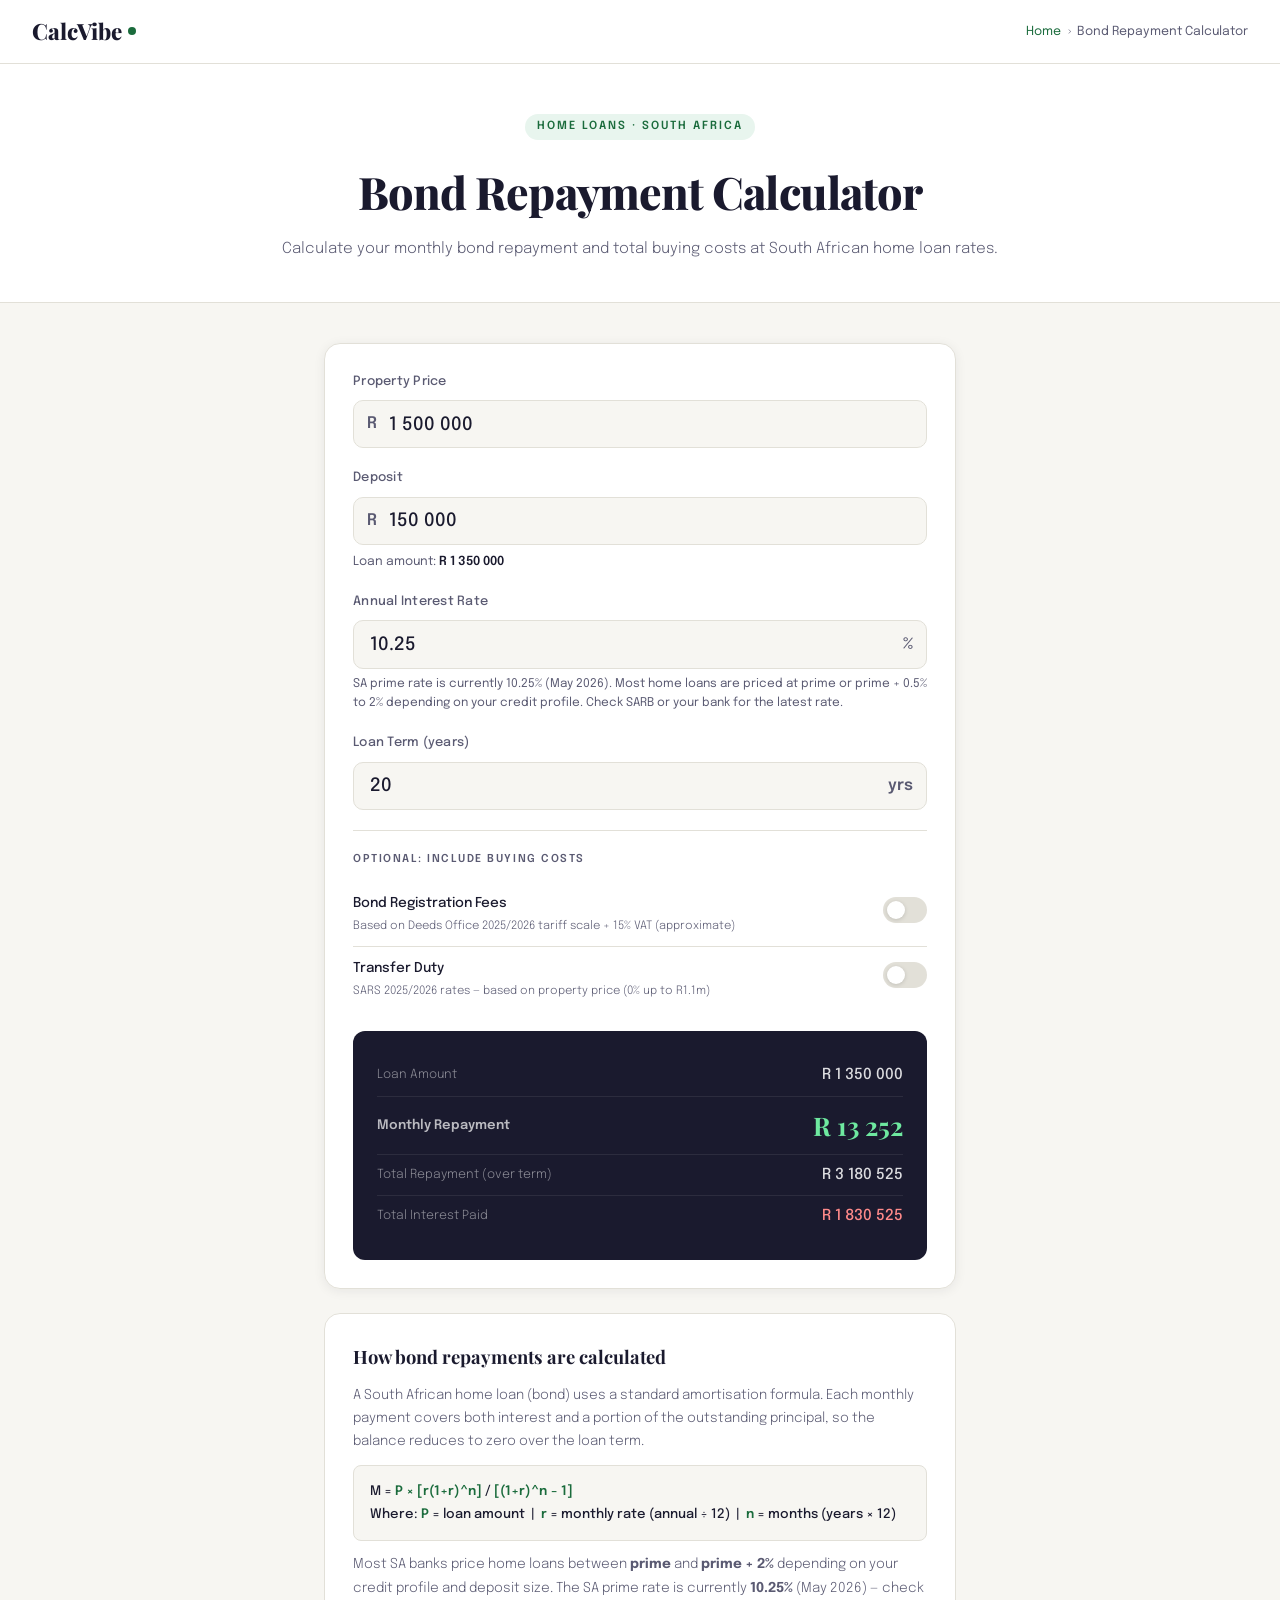
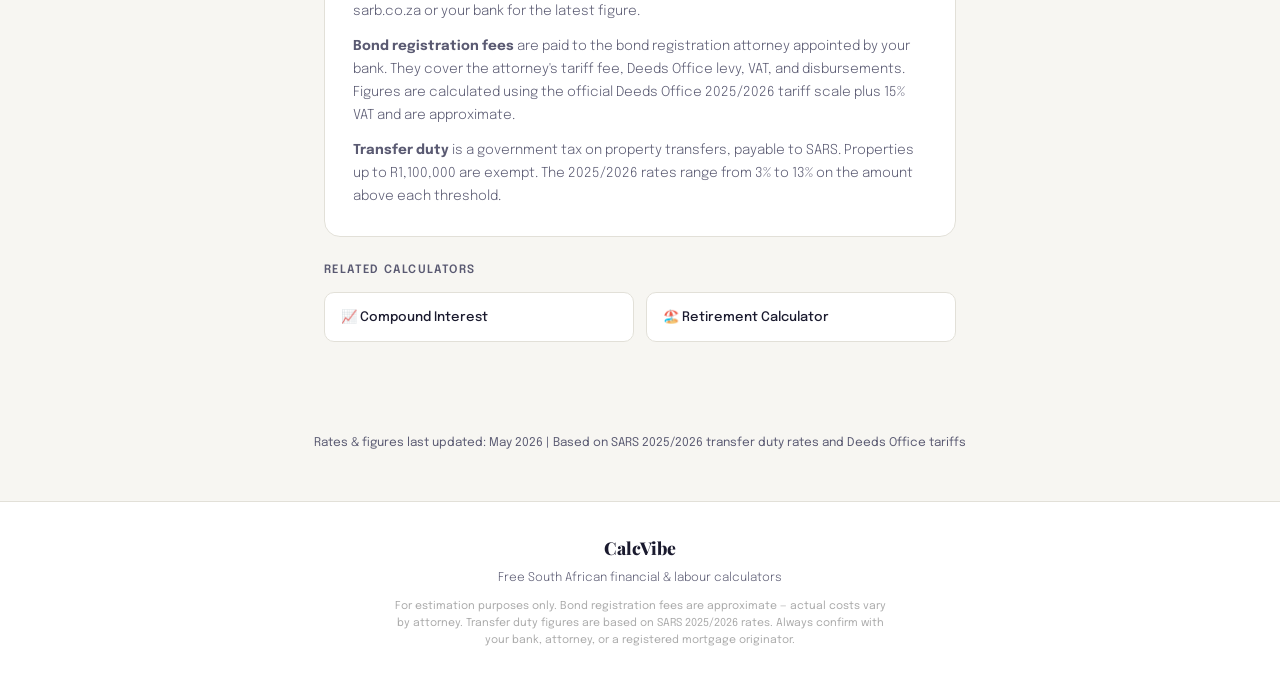
==== bond-repayment-calculator.html @ 43602ec6 "Fix transfer duty, bond fees, update rates to May 2026, add last-updated standard across all calcula" ====
<!DOCTYPE html>
<html lang="en">
<head>
<meta charset="UTF-8">
<meta name="viewport" content="width=device-width, initial-scale=1.0">
<title>Bond Repayment Calculator South Africa | CalcVibe</title>
<meta name="description" content="Calculate your monthly bond repayment in South Africa. Enter property price, deposit, interest rate and term to see your monthly payment instantly.">
<meta name="google-site-verification" content="ITemKsIPzdlNXNDdivHryQ_udybfx9siLruXTNzNjY8" />
<link href="https://fonts.googleapis.com/css2?family=Playfair+Display:wght@700;800&family=Epilogue:wght@300;400;500;600&display=swap" rel="stylesheet">
<style>
  *, *::before, *::after { box-sizing: border-box; margin: 0; padding: 0; }

  :root {
    --bg: #f7f6f2;
    --white: #ffffff;
    --ink: #1a1a2e;
    --ink-light: #5a5a72;
    --accent: #1a6b3c;
    --accent-light: #e8f5ee;
    --accent2: #e8a020;
    --border: #e2e0d8;
    --shadow: 0 2px 12px rgba(26,26,46,0.07);
    --shadow-hover: 0 8px 32px rgba(26,26,46,0.13);
  }

  body {
    background: var(--bg);
    color: var(--ink);
    font-family: 'Epilogue', sans-serif;
    font-weight: 400;
    line-height: 1.6;
    min-height: 100vh;
  }

  nav {
    background: var(--white);
    border-bottom: 1px solid var(--border);
    padding: 0 2rem;
    display: flex;
    align-items: center;
    justify-content: space-between;
    height: 64px;
    position: sticky;
    top: 0;
    z-index: 100;
  }

  .logo {
    font-family: 'Playfair Display', serif;
    font-size: 1.4rem;
    font-weight: 800;
    color: var(--ink);
    text-decoration: none;
    display: flex;
    align-items: center;
    gap: 0.4rem;
  }

  .logo-dot {
    width: 8px; height: 8px;
    background: var(--accent);
    border-radius: 50%;
    display: inline-block;
    margin-bottom: 2px;
  }

  .breadcrumb {
    font-size: 0.78rem;
    color: var(--ink-light);
    display: flex;
    align-items: center;
    gap: 0.4rem;
  }

  .breadcrumb a { color: var(--accent); text-decoration: none; }
  .breadcrumb a:hover { text-decoration: underline; }

  .page-header {
    background: var(--white);
    border-bottom: 1px solid var(--border);
    padding: 3rem 2rem 2.5rem;
    text-align: center;
  }

  .eyebrow {
    display: inline-block;
    font-size: 0.7rem;
    font-weight: 600;
    letter-spacing: 0.18em;
    text-transform: uppercase;
    color: var(--accent);
    background: var(--accent-light);
    padding: 4px 12px;
    border-radius: 20px;
    margin-bottom: 1rem;
    animation: fadeUp 0.4s ease both;
  }

  h1 {
    font-family: 'Playfair Display', serif;
    font-size: clamp(1.8rem, 4vw, 2.8rem);
    font-weight: 800;
    color: var(--ink);
    letter-spacing: -0.02em;
    margin-bottom: 0.6rem;
    animation: fadeUp 0.4s ease 0.1s both;
  }

  .page-sub {
    color: var(--ink-light);
    font-size: 0.95rem;
    font-weight: 300;
    animation: fadeUp 0.4s ease 0.2s both;
  }

  main {
    max-width: 680px;
    margin: 0 auto;
    padding: 2.5rem 1.5rem 5rem;
  }

  .calc-card {
    background: var(--white);
    border: 1px solid var(--border);
    border-radius: 16px;
    overflow: hidden;
    box-shadow: var(--shadow);
    animation: fadeUp 0.5s ease 0.2s both;
  }

  .calc-body { padding: 1.75rem; }

  .field { margin-bottom: 1.25rem; }

  label {
    display: block;
    font-size: 0.8rem;
    font-weight: 500;
    color: var(--ink-light);
    margin-bottom: 0.5rem;
    letter-spacing: 0.02em;
  }

  .input-wrap {
    position: relative;
    display: flex;
    align-items: center;
  }

  .input-prefix {
    position: absolute;
    left: 14px;
    font-size: 1rem;
    font-weight: 600;
    color: var(--ink-light);
    pointer-events: none;
  }

  .input-suffix {
    position: absolute;
    right: 14px;
    font-size: 1rem;
    font-weight: 600;
    color: var(--ink-light);
    pointer-events: none;
  }

  input[type="number"], input[type="text"] {
    width: 100%;
    padding: 0.85rem 1rem 0.85rem 2.2rem;
    font-family: 'Epilogue', sans-serif;
    font-size: 1.15rem;
    font-weight: 500;
    color: var(--ink);
    background: var(--bg);
    border: 1.5px solid var(--border);
    border-radius: 10px;
    outline: none;
    transition: border-color 0.2s, box-shadow 0.2s;
    -moz-appearance: textfield;
  }

  input[type="number"].no-prefix {
    padding-left: 1rem;
    padding-right: 2.5rem;
  }

  input[type="number"]::-webkit-outer-spin-button,
  input[type="number"]::-webkit-inner-spin-button { -webkit-appearance: none; }

  input[type="number"]:focus, input[type="text"]:focus {
    border-color: var(--accent);
    box-shadow: 0 0 0 3px rgba(26,107,60,0.1);
    background: var(--white);
  }

  .field-hint {
    margin-top: 0.4rem;
    font-size: 0.75rem;
    color: var(--ink-light);
    font-weight: 400;
  }

  .loan-amount-hint {
    margin-top: 0.45rem;
    font-size: 0.78rem;
    color: var(--ink-light);
    font-weight: 400;
  }

  .loan-amount-hint strong {
    color: var(--ink);
    font-weight: 600;
  }

  /* OPTIONAL COST TOGGLES */
  .optional-section {
    border-top: 1px solid var(--border);
    padding-top: 1.25rem;
    margin-bottom: 1.25rem;
  }

  .optional-heading {
    font-size: 0.68rem;
    font-weight: 600;
    letter-spacing: 0.14em;
    text-transform: uppercase;
    color: var(--ink-light);
    margin-bottom: 0.85rem;
  }

  .option-row {
    display: flex;
    align-items: center;
    justify-content: space-between;
    padding: 0.7rem 0;
    border-bottom: 1px solid var(--border);
  }

  .option-row:last-child { border-bottom: none; }

  .option-info { flex: 1; min-width: 0; }

  .option-name {
    display: block;
    font-size: 0.85rem;
    font-weight: 500;
    color: var(--ink);
  }

  .option-note {
    display: block;
    font-size: 0.72rem;
    color: var(--ink-light);
    font-weight: 300;
    margin-top: 0.1rem;
  }

  /* Toggle switch */
  .toggle-wrap {
    position: relative;
    width: 44px;
    height: 26px;
    flex-shrink: 0;
    margin-left: 1rem;
  }

  .toggle-wrap input[type="checkbox"] {
    opacity: 0;
    width: 0;
    height: 0;
    position: absolute;
  }

  .toggle-track {
    position: absolute;
    inset: 0;
    background: var(--border);
    border-radius: 13px;
    cursor: pointer;
    transition: background 0.2s;
  }

  .toggle-track::after {
    content: '';
    position: absolute;
    top: 4px;
    left: 4px;
    width: 18px;
    height: 18px;
    border-radius: 50%;
    background: var(--white);
    box-shadow: 0 1px 4px rgba(0,0,0,0.15);
    transition: transform 0.2s;
  }

  .toggle-wrap input:checked + .toggle-track {
    background: var(--accent);
  }

  .toggle-wrap input:checked + .toggle-track::after {
    transform: translateX(18px);
  }

  /* RESULTS */
  .results {
    background: var(--ink);
    border-radius: 12px;
    padding: 1.5rem;
    margin-top: 0.5rem;
  }

  .result-row {
    display: flex;
    justify-content: space-between;
    align-items: center;
    padding: 0.5rem 0;
  }

  .result-row + .result-row {
    border-top: 1px solid rgba(255,255,255,0.08);
  }

  .result-label {
    font-size: 0.78rem;
    color: rgba(255,255,255,0.5);
    font-weight: 300;
  }

  .result-value {
    font-family: 'Epilogue', sans-serif;
    font-size: 0.95rem;
    font-weight: 500;
    color: rgba(255,255,255,0.85);
  }

  .result-row.highlight .result-label {
    font-size: 0.82rem;
    font-weight: 600;
    color: rgba(255,255,255,0.7);
  }

  .result-row.highlight .result-value {
    font-family: 'Playfair Display', serif;
    font-size: 1.6rem;
    font-weight: 700;
    color: #6ee9a0;
  }

  .result-value.deduct { color: #ff8a8a; }

  .result-row.section-head .result-label {
    font-size: 0.65rem;
    font-weight: 600;
    letter-spacing: 0.1em;
    text-transform: uppercase;
    color: rgba(255,255,255,0.3);
  }

  .result-row.total-upfront .result-label {
    font-weight: 600;
    color: rgba(255,255,255,0.6);
  }

  .result-row.total-upfront .result-value {
    font-family: 'Playfair Display', serif;
    font-size: 1.1rem;
    font-weight: 700;
    color: #ff8a8a;
  }

  /* EXPLAINER */
  .explainer {
    background: var(--white);
    border: 1px solid var(--border);
    border-radius: 16px;
    padding: 1.75rem;
    margin-top: 1.5rem;
    animation: fadeUp 0.5s ease 0.35s both;
  }

  .explainer h2 {
    font-family: 'Playfair Display', serif;
    font-size: 1.15rem;
    font-weight: 700;
    color: var(--ink);
    margin-bottom: 0.75rem;
  }

  .explainer p {
    font-size: 0.85rem;
    color: var(--ink-light);
    font-weight: 300;
    line-height: 1.7;
    margin-bottom: 0.75rem;
  }

  .explainer p:last-child { margin-bottom: 0; }

  .formula-box {
    background: var(--bg);
    border: 1px solid var(--border);
    border-radius: 8px;
    padding: 0.85rem 1rem;
    font-size: 0.82rem;
    color: var(--ink);
    font-weight: 500;
    margin: 0.75rem 0;
    line-height: 1.8;
  }

  .formula-box span { color: var(--accent); font-weight: 600; }

  /* RELATED */
  .related {
    margin-top: 1.5rem;
    animation: fadeUp 0.5s ease 0.45s both;
  }

  .related-title {
    font-size: 0.72rem;
    font-weight: 600;
    letter-spacing: 0.12em;
    text-transform: uppercase;
    color: var(--ink-light);
    margin-bottom: 0.75rem;
  }

  .related-grid {
    display: grid;
    grid-template-columns: 1fr 1fr;
    gap: 0.75rem;
  }

  .related-card {
    background: var(--white);
    border: 1px solid var(--border);
    border-radius: 10px;
    padding: 0.85rem 1rem;
    text-decoration: none;
    display: flex;
    align-items: center;
    gap: 0.6rem;
    transition: border-color 0.2s, box-shadow 0.2s;
    font-size: 0.82rem;
    font-weight: 500;
    color: var(--ink);
  }

  .related-card:hover {
    border-color: var(--accent);
    box-shadow: var(--shadow);
  }

  footer {
    background: var(--white);
    border-top: 1px solid var(--border);
    padding: 2rem;
    text-align: center;
    margin-top: 3rem;
  }

  .footer-logo {
    font-family: 'Playfair Display', serif;
    font-size: 1.1rem;
    font-weight: 800;
    color: var(--ink);
    margin-bottom: 0.4rem;
  }

  .footer-text { font-size: 0.75rem; color: var(--ink-light); font-weight: 300; }

  .footer-disclaimer {
    margin-top: 0.6rem;
    font-size: 0.68rem;
    color: #aaa;
    max-width: 500px;
    margin-left: auto;
    margin-right: auto;
  }

  .last-updated {
    text-align: center;
    font-size: 0.75rem;
    color: var(--ink-light);
    font-family: 'Epilogue', sans-serif;
    padding: 0.75rem 2rem 0;
  }

  @keyframes fadeUp {
    from { opacity: 0; transform: translateY(14px); }
    to   { opacity: 1; transform: translateY(0); }
  }

  @media (max-width: 480px) {
    .related-grid { grid-template-columns: 1fr; }
    nav { padding: 0 1rem; }
  }
</style>
</head>
<body>

<nav>
  <a href="/index.html" class="logo">CalcVibe<span class="logo-dot"></span></a>
  <div class="breadcrumb">
    <a href="/index.html">Home</a>
    <span>›</span>
    <span>Bond Repayment Calculator</span>
  </div>
</nav>

<div class="page-header">
  <div class="eyebrow">Home Loans · South Africa</div>
  <h1>Bond Repayment Calculator</h1>
  <p class="page-sub">Calculate your monthly bond repayment and total buying costs at South African home loan rates.</p>
</div>

<main>
  <div class="calc-card">
    <div class="calc-body">

      <div class="field">
        <label for="propertyPrice">Property Price</label>
        <div class="input-wrap">
          <span class="input-prefix">R</span>
          <input type="text" inputmode="numeric" id="propertyPrice" value="1 500 000"
            onfocus="this.value=String(parseVal(this.value)||'')"
            onblur="this.value=fmtVal(parseVal(this.value));calculate()"
            oninput="calculate()">
        </div>
      </div>

      <div class="field">
        <label for="deposit">Deposit</label>
        <div class="input-wrap">
          <span class="input-prefix">R</span>
          <input type="text" inputmode="numeric" id="deposit" value="150 000"
            onfocus="this.value=String(parseVal(this.value)||'')"
            onblur="this.value=fmtVal(parseVal(this.value));calculate()"
            oninput="calculate()">
        </div>
        <div class="loan-amount-hint">Loan amount: <strong id="loanAmountHint">—</strong></div>
      </div>

      <div class="field">
        <label for="interestRate">Annual Interest Rate</label>
        <div class="input-wrap">
          <input type="number" id="interestRate" class="no-prefix" value="10.25" min="0" max="40" step="0.25" oninput="calculate()">
          <span class="input-suffix">%</span>
        </div>
        <div class="field-hint">SA prime rate is currently 10.25% (May 2026). Most home loans are priced at prime or prime&nbsp;+&nbsp;0.5% to 2% depending on your credit profile. Check SARB or your bank for the latest rate.</div>
      </div>

      <div class="field">
        <label for="loanTerm">Loan Term (years)</label>
        <div class="input-wrap">
          <input type="number" id="loanTerm" class="no-prefix" value="20" min="1" max="30" step="1" oninput="calculate()">
          <span class="input-suffix">yrs</span>
        </div>
      </div>

      <!-- Optional cost toggles -->
      <div class="optional-section">
        <div class="optional-heading">Optional: Include Buying Costs</div>

        <div class="option-row">
          <div class="option-info">
            <span class="option-name">Bond Registration Fees</span>
            <span class="option-note">Based on Deeds Office 2025/2026 tariff scale + 15% VAT (approximate)</span>
          </div>
          <label class="toggle-wrap">
            <input type="checkbox" id="toggleBondReg" onchange="calculate()">
            <span class="toggle-track"></span>
          </label>
        </div>

        <div class="option-row">
          <div class="option-info">
            <span class="option-name">Transfer Duty</span>
            <span class="option-note">SARS 2025/2026 rates — based on property price (0% up to R1.1m)</span>
          </div>
          <label class="toggle-wrap">
            <input type="checkbox" id="toggleTransfer" onchange="calculate()">
            <span class="toggle-track"></span>
          </label>
        </div>
      </div>

      <!-- Results -->
      <div class="results">
        <div class="result-row">
          <span class="result-label">Loan Amount</span>
          <span class="result-value" id="resLoanAmount">—</span>
        </div>
        <div class="result-row highlight">
          <span class="result-label">Monthly Repayment</span>
          <span class="result-value" id="resMonthly">—</span>
        </div>
        <div class="result-row">
          <span class="result-label">Total Repayment (over term)</span>
          <span class="result-value" id="resTotal">—</span>
        </div>
        <div class="result-row">
          <span class="result-label">Total Interest Paid</span>
          <span class="result-value deduct" id="resInterest">—</span>
        </div>

        <!-- Upfront costs (shown when toggles are on) -->
        <div class="result-row section-head" id="rowUpfrontHead" style="display:none">
          <span class="result-label">Upfront Buying Costs</span>
          <span class="result-value"></span>
        </div>
        <div class="result-row" id="rowBondReg" style="display:none">
          <span class="result-label">Bond Registration</span>
          <span class="result-value deduct" id="resBondReg">—</span>
        </div>
        <div class="result-row" id="rowTransferDuty" style="display:none">
          <span class="result-label">Transfer Duty</span>
          <span class="result-value deduct" id="resTransferDuty">—</span>
        </div>
        <div class="result-row total-upfront" id="rowUpfrontTotal" style="display:none">
          <span class="result-label">Total Upfront Costs</span>
          <span class="result-value deduct" id="resUpfrontTotal">—</span>
        </div>
      </div>

    </div>
  </div>

  <div class="explainer">
    <h2>How bond repayments are calculated</h2>
    <p>A South African home loan (bond) uses a standard amortisation formula. Each monthly payment covers both interest and a portion of the outstanding principal, so the balance reduces to zero over the loan term.</p>

    <div class="formula-box">
      M = <span>P × [r(1+r)^n]</span> / <span>[(1+r)^n − 1]</span><br>
      Where: <span>P</span> = loan amount &nbsp;|&nbsp; <span>r</span> = monthly rate (annual ÷ 12) &nbsp;|&nbsp; <span>n</span> = months (years × 12)
    </div>

    <p>Most SA banks price home loans between <strong>prime</strong> and <strong>prime + 2%</strong> depending on your credit profile and deposit size. The SA prime rate is currently <strong>10.25%</strong> (May 2026) — check sarb.co.za or your bank for the latest figure.</p>

    <p><strong>Bond registration fees</strong> are paid to the bond registration attorney appointed by your bank. They cover the attorney's tariff fee, Deeds Office levy, VAT, and disbursements. Figures are calculated using the official Deeds Office 2025/2026 tariff scale plus 15% VAT and are approximate.</p>

    <p><strong>Transfer duty</strong> is a government tax on property transfers, payable to SARS. Properties up to R1,100,000 are exempt. The 2025/2026 rates range from 3% to 13% on the amount above each threshold.</p>
  </div>

  <div class="related">
    <div class="related-title">Related Calculators</div>
    <div class="related-grid">
      <a href="/compound-interest-calculator.html" class="related-card">
        📈 Compound Interest
      </a>
      <a href="/retirement-calculator.html" class="related-card">
        🏖️ Retirement Calculator
      </a>
    </div>
  </div>
</main>

<div class="last-updated">Rates &amp; figures last updated: May 2026 | Based on SARS 2025/2026 transfer duty rates and Deeds Office tariffs</div>
<footer>
  <div class="footer-logo">CalcVibe</div>
  <div class="footer-text">Free South African financial &amp; labour calculators</div>
  <div class="footer-disclaimer">For estimation purposes only. Bond registration fees are approximate — actual costs vary by attorney. Transfer duty figures are based on SARS 2025/2026 rates. Always confirm with your bank, attorney, or a registered mortgage originator.</div>
</footer>

<script>
  function fmtVal(n) {
    const num = Math.round(parseFloat(n) || 0);
    return num.toString().replace(/\B(?=(\d{3})+(?!\d))/g, ' ');
  }
  function parseVal(s) {
    return parseFloat(String(s || '').replace(/[ \s,]/g, '')) || 0;
  }

  function fmt(n) {
    return 'R ' + Math.round(n).toString().replace(/\B(?=(\d{3})+(?!\d))/g, ' ');
  }

  function calcBondReg(bondAmt) {
    // Deeds Office 2025/2026 tariff scale + 15% VAT
    if (bondAmt <= 0) return 0;
    let fee;
    if      (bondAmt <=    90000) fee = 0;
    else if (bondAmt <=   600000) fee = 600  + (bondAmt -    90000) * 0.004;
    else if (bondAmt <=  1200000) fee = 2640 + (bondAmt -   600000) * 0.003;
    else if (bondAmt <=  2400000) fee = 4440 + (bondAmt -  1200000) * 0.002;
    else if (bondAmt <=  4800000) fee = 6840 + (bondAmt -  2400000) * 0.0015;
    else                          fee = 10440 + (bondAmt - 4800000) * 0.001;
    return Math.round(fee * 1.15);
  }

  function calcTransferDuty(price) {
    if (price <= 1100000)  return 0;
    if (price <= 1512500)  return (price - 1100000) * 0.03;
    if (price <= 2117500)  return 12375  + (price - 1512500) * 0.06;
    if (price <= 2722500)  return 48675  + (price - 2117500) * 0.08;
    if (price <= 12100000) return 97075  + (price - 2722500) * 0.11;
    return 1128600 + (price - 12100000) * 0.13;
  }

  function show(id, visible) {
    document.getElementById(id).style.display = visible ? 'flex' : 'none';
  }

  function calculate() {
    const price   = parseVal(document.getElementById('propertyPrice').value);
    const deposit = parseVal(document.getElementById('deposit').value);
    const annRate = parseFloat(document.getElementById('interestRate').value) || 0;
    const years   = parseFloat(document.getElementById('loanTerm').value) || 0;
    const showReg = document.getElementById('toggleBondReg').checked;
    const showTD  = document.getElementById('toggleTransfer').checked;

    const P = Math.max(0, price - deposit);
    const r = annRate / 100 / 12;
    const n = years * 12;

    document.getElementById('loanAmountHint').textContent = fmt(P);
    document.getElementById('resLoanAmount').textContent  = fmt(P);

    if (P <= 0 || n <= 0) {
      ['resMonthly','resTotal','resInterest'].forEach(id => {
        document.getElementById(id).textContent = fmt(0);
      });
    } else {
      const monthly = r === 0 ? P / n
        : P * (r * Math.pow(1 + r, n)) / (Math.pow(1 + r, n) - 1);
      const totalRepayment = monthly * n;
      document.getElementById('resMonthly').textContent  = fmt(monthly);
      document.getElementById('resTotal').textContent    = fmt(totalRepayment);
      document.getElementById('resInterest').textContent = fmt(totalRepayment - P);
    }

    // Optional upfront costs
    const anyOn = showReg || showTD;
    show('rowUpfrontHead',  anyOn);
    show('rowBondReg',      showReg);
    show('rowTransferDuty', showTD);
    show('rowUpfrontTotal', anyOn);

    if (anyOn) {
      const bondReg = showReg ? calcBondReg(P) : 0;
      const transfer = showTD ? calcTransferDuty(price) : 0;
      if (showReg) document.getElementById('resBondReg').textContent      = fmt(bondReg);
      if (showTD)  document.getElementById('resTransferDuty').textContent  = fmt(transfer);
      document.getElementById('resUpfrontTotal').textContent = fmt(bondReg + transfer);
    }
  }

  calculate();
</script>
</body>
</html>
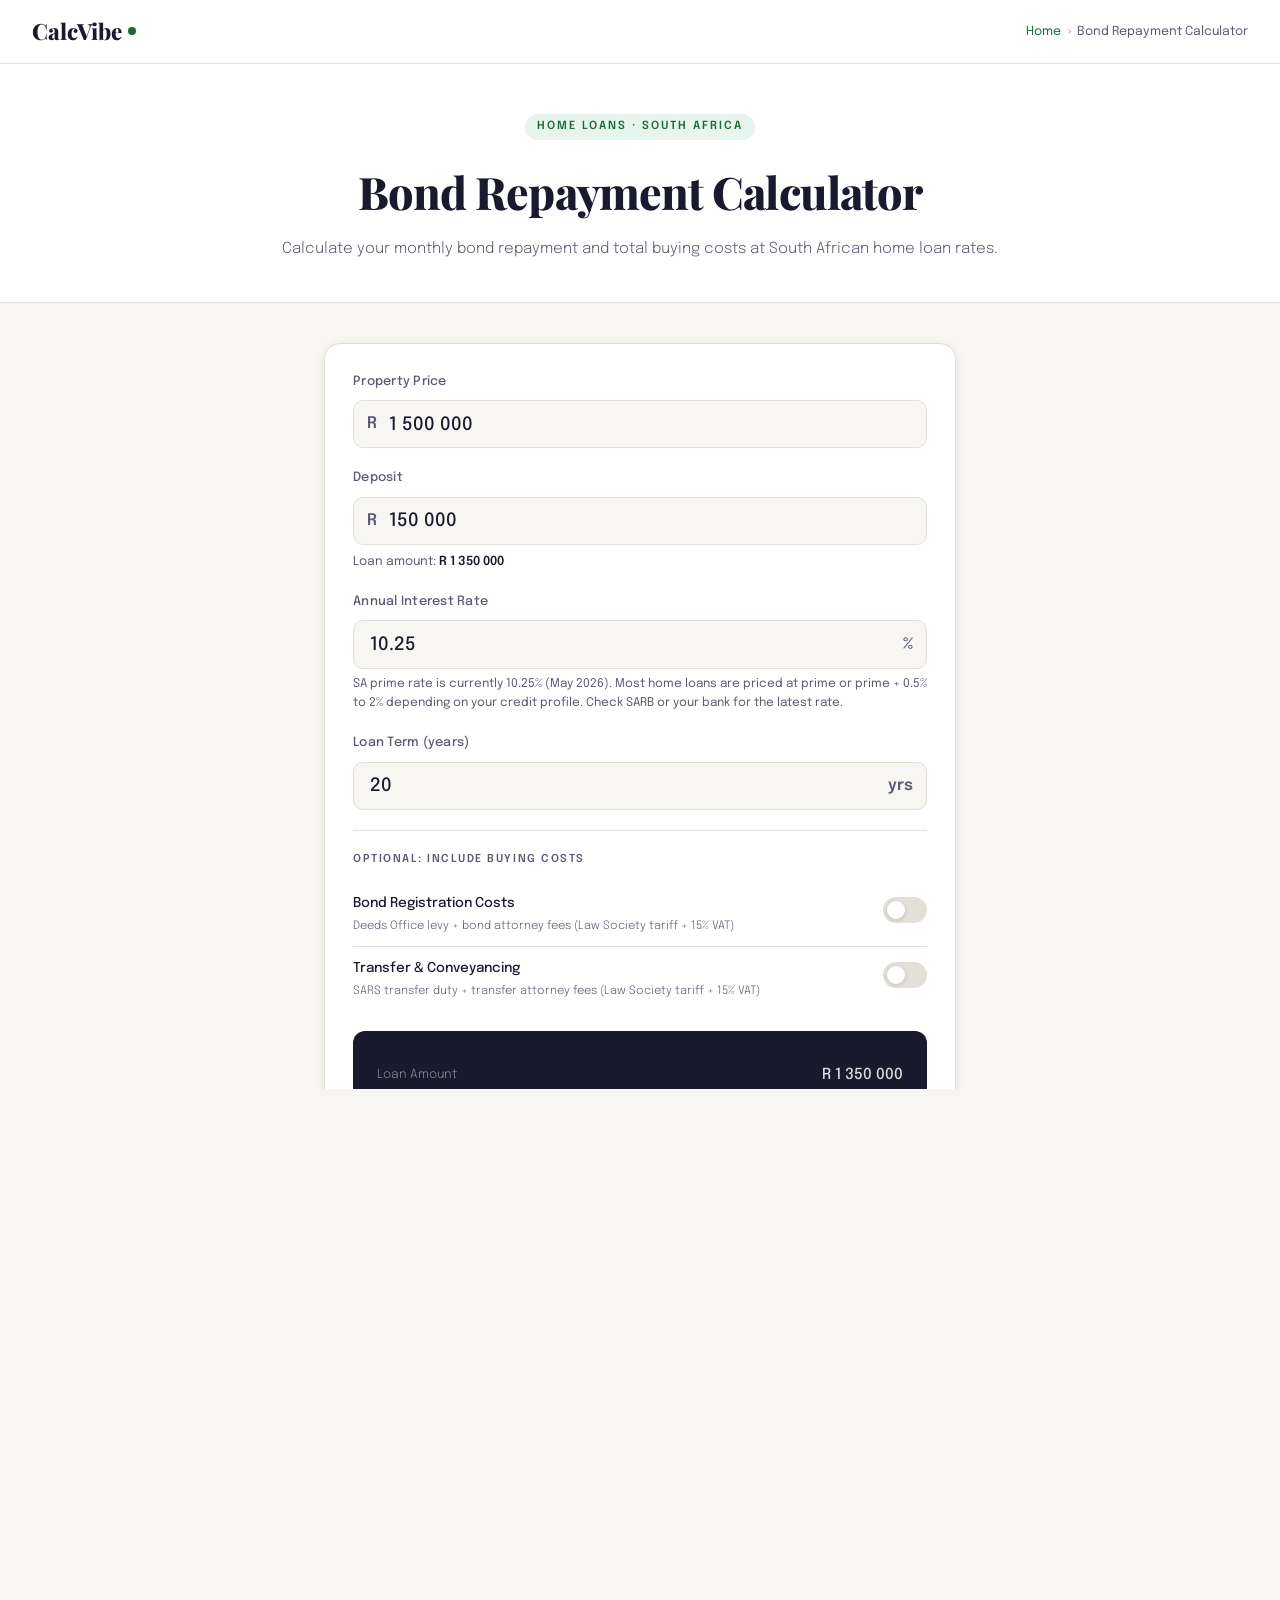
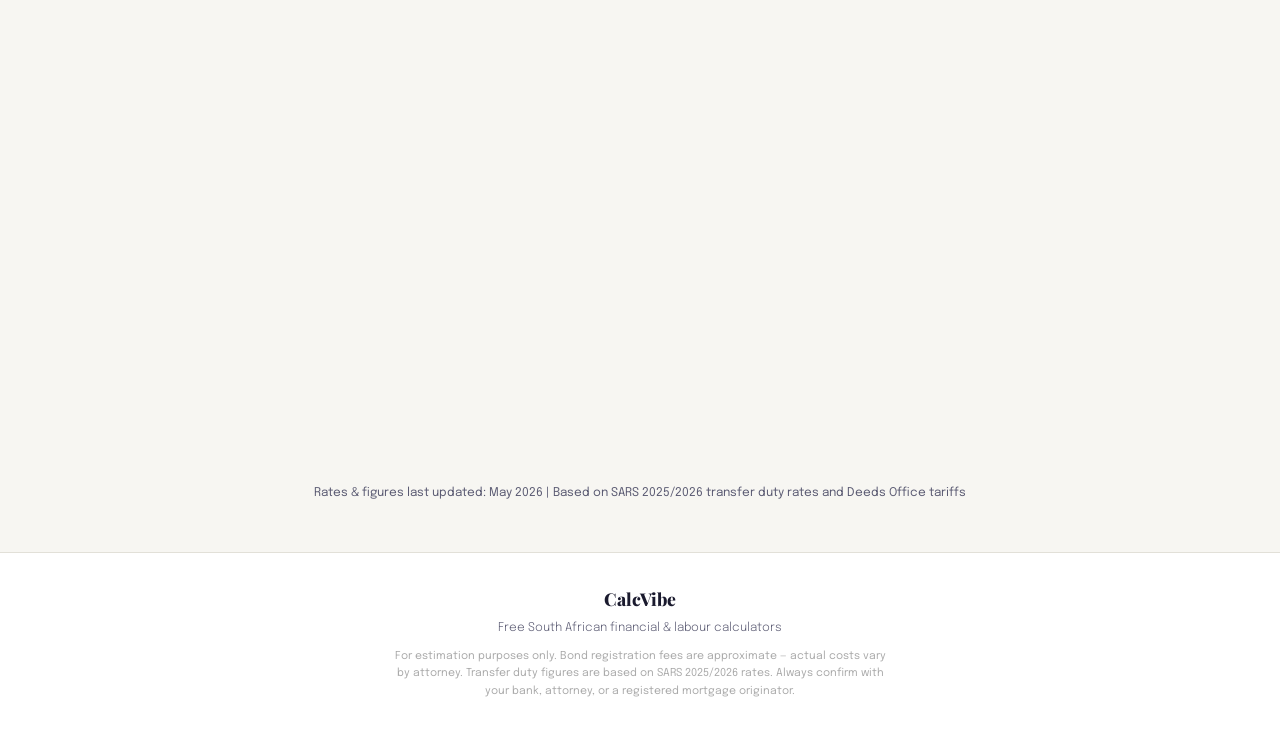
==== commit d674f266: "Split bond reg and transfer costs into transparent line items Each buying-cost toggle now shows two " ====
--- a/bond-repayment-calculator.html
+++ b/bond-repayment-calculator.html
@@ -367,6 +367,23 @@
     font-size: 1.1rem;
     font-weight: 700;
     color: #ff8a8a;
+  }
+
+  .result-row.sub-head .result-label {
+    font-size: 0.62rem;
+    font-weight: 600;
+    letter-spacing: 0.08em;
+    text-transform: uppercase;
+    color: rgba(255,255,255,0.28);
+  }
+
+  .result-row.sub-item .result-label {
+    padding-left: 0.85rem;
+    font-size: 0.75rem;
+  }
+
+  .result-row.sub-item .result-value {
+    font-size: 0.85rem;
   }
 
   /* EXPLAINER */
@@ -565,8 +582,8 @@
 
         <div class="option-row">
           <div class="option-info">
-            <span class="option-name">Bond Registration Fees</span>
-            <span class="option-note">Based on Deeds Office 2025/2026 tariff scale + 15% VAT (approximate)</span>
+            <span class="option-name">Bond Registration Costs</span>
+            <span class="option-note">Deeds Office levy + bond attorney fees (Law Society tariff + 15% VAT)</span>
           </div>
           <label class="toggle-wrap">
             <input type="checkbox" id="toggleBondReg" onchange="calculate()">
@@ -576,8 +593,8 @@
 
         <div class="option-row">
           <div class="option-info">
-            <span class="option-name">Transfer Duty</span>
-            <span class="option-note">SARS 2025/2026 rates — based on property price (0% up to R1.1m)</span>
+            <span class="option-name">Transfer &amp; Conveyancing</span>
+            <span class="option-note">SARS transfer duty + transfer attorney fees (Law Society tariff + 15% VAT)</span>
           </div>
           <label class="toggle-wrap">
             <input type="checkbox" id="toggleTransfer" onchange="calculate()">
@@ -610,14 +627,35 @@
           <span class="result-label">Upfront Buying Costs</span>
           <span class="result-value"></span>
         </div>
-        <div class="result-row" id="rowBondReg" style="display:none">
+
+        <!-- Bond registration breakdown -->
+        <div class="result-row sub-head" id="rowBondRegHead" style="display:none">
           <span class="result-label">Bond Registration</span>
-          <span class="result-value deduct" id="resBondReg">—</span>
-        </div>
-        <div class="result-row" id="rowTransferDuty" style="display:none">
-          <span class="result-label">Transfer Duty</span>
-          <span class="result-value deduct" id="resTransferDuty">—</span>
-        </div>
+          <span class="result-value"></span>
+        </div>
+        <div class="result-row sub-item" id="rowDeedsLevy" style="display:none">
+          <span class="result-label">Deeds Office Levy</span>
+          <span class="result-value deduct" id="resDeedsLevy">—</span>
+        </div>
+        <div class="result-row sub-item" id="rowBondAtty" style="display:none">
+          <span class="result-label">Bond Attorney Fees (incl. VAT)</span>
+          <span class="result-value deduct" id="resBondAtty">—</span>
+        </div>
+
+        <!-- Transfer breakdown -->
+        <div class="result-row sub-head" id="rowTransferHead" style="display:none">
+          <span class="result-label">Transfer &amp; Conveyancing</span>
+          <span class="result-value"></span>
+        </div>
+        <div class="result-row sub-item" id="rowTransferSARS" style="display:none">
+          <span class="result-label">Transfer Duty (SARS)</span>
+          <span class="result-value deduct" id="resTransferSARS">—</span>
+        </div>
+        <div class="result-row sub-item" id="rowTransferAtty" style="display:none">
+          <span class="result-label">Transfer Attorney Fees (incl. VAT)</span>
+          <span class="result-value deduct" id="resTransferAtty">—</span>
+        </div>
+
         <div class="result-row total-upfront" id="rowUpfrontTotal" style="display:none">
           <span class="result-label">Total Upfront Costs</span>
           <span class="result-value deduct" id="resUpfrontTotal">—</span>
@@ -638,9 +676,9 @@
 
     <p>Most SA banks price home loans between <strong>prime</strong> and <strong>prime + 2%</strong> depending on your credit profile and deposit size. The SA prime rate is currently <strong>10.25%</strong> (May 2026) — check sarb.co.za or your bank for the latest figure.</p>
 
-    <p><strong>Bond registration fees</strong> are paid to the bond registration attorney appointed by your bank. They cover the attorney's tariff fee, Deeds Office levy, VAT, and disbursements. Figures are calculated using the official Deeds Office 2025/2026 tariff scale plus 15% VAT and are approximate.</p>
-
-    <p><strong>Transfer duty</strong> is a government tax on property transfers, payable to SARS. Properties up to R1,100,000 are exempt. The 2025/2026 rates range from 3% to 13% on the amount above each threshold.</p>
+    <p><strong>Bond registration costs</strong> are split into two components. The <em>Deeds Office Levy</em> is the official government registration charge calculated on the Deeds Office 2025/2026 tariff scale. The <em>Bond Attorney Fees</em> are the conveyancing attorney's prescribed tariff fee (Law Society scale), plus 15% VAT. Both are applied to the loan amount.</p>
+
+    <p><strong>Transfer and conveyancing costs</strong> are also two components. <em>Transfer Duty</em> is the SARS government tax on the property purchase price — properties up to R1,100,000 are exempt and rates from 3% to 13% apply above that. <em>Transfer Attorney Fees</em> are the conveyancing attorney's prescribed fee for registering the transfer (Law Society scale), plus 15% VAT.</p>
   </div>
 
   <div class="related">
@@ -676,19 +714,20 @@
     return 'R ' + Math.round(n).toString().replace(/\B(?=(\d{3})+(?!\d))/g, ' ');
   }
 
+  // Deeds Office 2025/2026 registration levy (small government charge)
   function calcBondReg(bondAmt) {
-    // Deeds Office 2025/2026 tariff scale + 15% VAT
     if (bondAmt <= 0) return 0;
     let fee;
     if      (bondAmt <=    90000) fee = 0;
-    else if (bondAmt <=   600000) fee = 600  + (bondAmt -    90000) * 0.004;
-    else if (bondAmt <=  1200000) fee = 2640 + (bondAmt -   600000) * 0.003;
-    else if (bondAmt <=  2400000) fee = 4440 + (bondAmt -  1200000) * 0.002;
-    else if (bondAmt <=  4800000) fee = 6840 + (bondAmt -  2400000) * 0.0015;
-    else                          fee = 10440 + (bondAmt - 4800000) * 0.001;
+    else if (bondAmt <=   600000) fee = 1197  + (bondAmt -    90000) * 0.005756;
+    else if (bondAmt <=  1200000) fee = 4132  + (bondAmt -   600000) * 0.004562;
+    else if (bondAmt <=  2400000) fee = 6869  + (bondAmt -  1200000) * 0.003369;
+    else if (bondAmt <=  4800000) fee = 10911 + (bondAmt -  2400000) * 0.002252;
+    else                          fee = 16316 + (bondAmt -  4800000) * 0.001333;
     return Math.round(fee * 1.15);
   }
 
+  // SARS 2025/2026 transfer duty (government tax)
   function calcTransferDuty(price) {
     if (price <= 1100000)  return 0;
     if (price <= 1512500)  return (price - 1100000) * 0.03;
@@ -696,6 +735,19 @@
     if (price <= 2722500)  return 48675  + (price - 2117500) * 0.08;
     if (price <= 12100000) return 97075  + (price - 2722500) * 0.11;
     return 1128600 + (price - 12100000) * 0.13;
+  }
+
+  // Law Society prescribed attorney fee scale + 15% VAT
+  // Used for both transfer conveyancing and bond attorney fees
+  function calcAttorneyFee(value) {
+    if (value <= 0) return 0;
+    let fee;
+    if      (value <=   100000) fee = 4887;
+    else if (value <=   500000) fee = 4887  + (value -   100000) * 0.013;
+    else if (value <=  1000000) fee = 10087 + (value -   500000) * 0.009;
+    else if (value <=  5000000) fee = 14587 + (value -  1000000) * 0.006;
+    else                         fee = 38587 + (value -  5000000) * 0.003;
+    return Math.round(fee * 1.15);
   }
 
   function show(id, visible) {
@@ -733,16 +785,31 @@
     // Optional upfront costs
     const anyOn = showReg || showTD;
     show('rowUpfrontHead',  anyOn);
-    show('rowBondReg',      showReg);
-    show('rowTransferDuty', showTD);
+    show('rowBondRegHead',  showReg);
+    show('rowDeedsLevy',    showReg);
+    show('rowBondAtty',     showReg);
+    show('rowTransferHead', showTD);
+    show('rowTransferSARS', showTD);
+    show('rowTransferAtty', showTD);
     show('rowUpfrontTotal', anyOn);
 
+    let totalUpfront = 0;
+    if (showReg) {
+      const deedsLevy = calcBondReg(P);
+      const bondAtty  = calcAttorneyFee(P);
+      document.getElementById('resDeedsLevy').textContent = fmt(deedsLevy);
+      document.getElementById('resBondAtty').textContent  = fmt(bondAtty);
+      totalUpfront += deedsLevy + bondAtty;
+    }
+    if (showTD) {
+      const transferDuty = calcTransferDuty(price);
+      const transferAtty = calcAttorneyFee(price);
+      document.getElementById('resTransferSARS').textContent = fmt(transferDuty);
+      document.getElementById('resTransferAtty').textContent = fmt(transferAtty);
+      totalUpfront += transferDuty + transferAtty;
+    }
     if (anyOn) {
-      const bondReg = showReg ? calcBondReg(P) : 0;
-      const transfer = showTD ? calcTransferDuty(price) : 0;
-      if (showReg) document.getElementById('resBondReg').textContent      = fmt(bondReg);
-      if (showTD)  document.getElementById('resTransferDuty').textContent  = fmt(transfer);
-      document.getElementById('resUpfrontTotal').textContent = fmt(bondReg + transfer);
+      document.getElementById('resUpfrontTotal').textContent = fmt(totalUpfront);
     }
   }
 
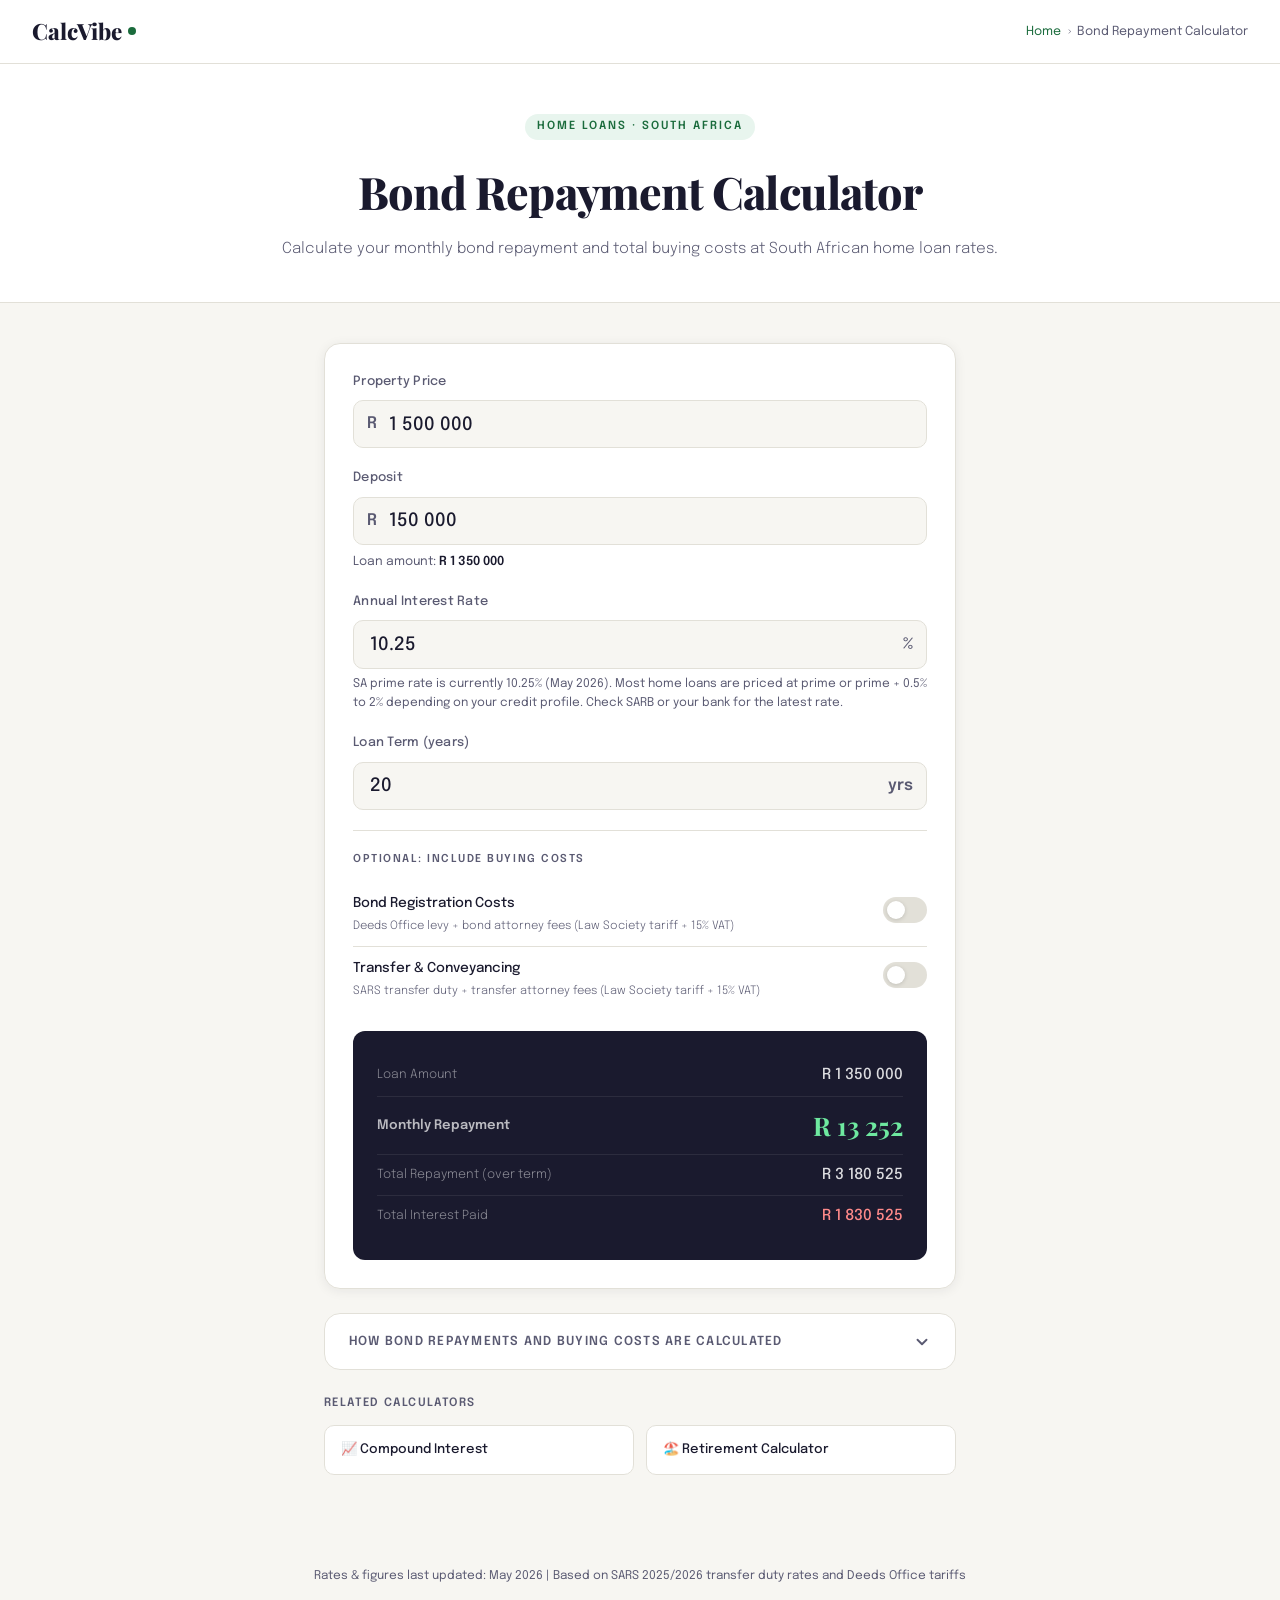
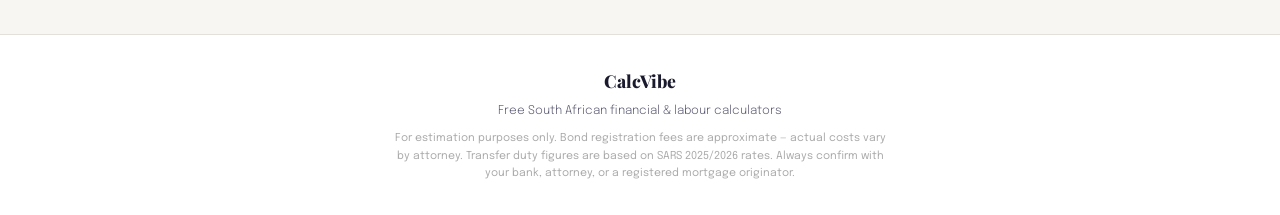
==== commit 24e61b3f: "Add collapsible accordion explainer to all calculators Wraps each calculator's educational explainer" ====
--- a/bond-repayment-calculator.html
+++ b/bond-repayment-calculator.html
@@ -427,6 +427,28 @@
   }
 
   .formula-box span { color: var(--accent); font-weight: 600; }
+
+  /* ACCORDION */
+  .accordion {
+    background: var(--white); border: 1px solid var(--border);
+    border-radius: 16px; overflow: hidden; margin-top: 1.5rem;
+    animation: fadeUp 0.5s ease 0.35s both;
+  }
+  .accordion-header {
+    display: flex; align-items: center; justify-content: space-between;
+    padding: 1.1rem 1.5rem; cursor: pointer; user-select: none;
+    transition: background 0.15s; gap: 0.75rem;
+  }
+  .accordion-header:hover { background: var(--bg); }
+  .accordion-title {
+    font-size: 0.78rem; font-weight: 600; letter-spacing: 0.1em;
+    text-transform: uppercase; color: var(--ink-light);
+  }
+  .accordion-chevron { width: 18px; height: 18px; flex-shrink: 0; transition: transform 0.25s; color: var(--ink-light); }
+  .accordion.open .accordion-chevron { transform: rotate(180deg); }
+  .accordion-body { padding: 0 1.5rem; max-height: 0; overflow: hidden; transition: max-height 0.45s ease, padding 0.25s ease; }
+  .accordion.open .accordion-body { padding: 0 1.5rem 1.5rem; max-height: 9000px; }
+  .accordion-body .explainer { border: none; padding: 0; margin-top: 0; background: transparent; border-radius: 0; animation: none; }
 
   /* RELATED */
   .related {
@@ -665,20 +687,28 @@
     </div>
   </div>
 
-  <div class="explainer">
-    <h2>How bond repayments are calculated</h2>
-    <p>A South African home loan (bond) uses a standard amortisation formula. Each monthly payment covers both interest and a portion of the outstanding principal, so the balance reduces to zero over the loan term.</p>
-
-    <div class="formula-box">
-      M = <span>P × [r(1+r)^n]</span> / <span>[(1+r)^n − 1]</span><br>
-      Where: <span>P</span> = loan amount &nbsp;|&nbsp; <span>r</span> = monthly rate (annual ÷ 12) &nbsp;|&nbsp; <span>n</span> = months (years × 12)
+  <div class="accordion" id="accLearn">
+    <div class="accordion-header" onclick="toggleAccordion('accLearn')">
+      <span class="accordion-title">How Bond Repayments and Buying Costs Are Calculated</span>
+      <svg class="accordion-chevron" viewBox="0 0 24 24" fill="none" stroke="currentColor" stroke-width="2.5" stroke-linecap="round" stroke-linejoin="round"><polyline points="6 9 12 15 18 9"/></svg>
     </div>
-
-    <p>Most SA banks price home loans between <strong>prime</strong> and <strong>prime + 2%</strong> depending on your credit profile and deposit size. The SA prime rate is currently <strong>10.25%</strong> (May 2026) — check sarb.co.za or your bank for the latest figure.</p>
-
-    <p><strong>Bond registration costs</strong> are split into two components. The <em>Deeds Office Levy</em> is the official government registration charge calculated on the Deeds Office 2025/2026 tariff scale. The <em>Bond Attorney Fees</em> are the conveyancing attorney's prescribed tariff fee (Law Society scale), plus 15% VAT. Both are applied to the loan amount.</p>
-
-    <p><strong>Transfer and conveyancing costs</strong> are also two components. <em>Transfer Duty</em> is the SARS government tax on the property purchase price — properties up to R1,100,000 are exempt and rates from 3% to 13% apply above that. <em>Transfer Attorney Fees</em> are the conveyancing attorney's prescribed fee for registering the transfer (Law Society scale), plus 15% VAT.</p>
+    <div class="accordion-body">
+      <div class="explainer">
+        <h2>How bond repayments are calculated</h2>
+        <p>A South African home loan (bond) uses a standard amortisation formula. Each monthly payment covers both interest and a portion of the outstanding principal, so the balance reduces to zero over the loan term.</p>
+
+        <div class="formula-box">
+          M = <span>P × [r(1+r)^n]</span> / <span>[(1+r)^n − 1]</span><br>
+          Where: <span>P</span> = loan amount &nbsp;|&nbsp; <span>r</span> = monthly rate (annual ÷ 12) &nbsp;|&nbsp; <span>n</span> = months (years × 12)
+        </div>
+
+        <p>Most SA banks price home loans between <strong>prime</strong> and <strong>prime + 2%</strong> depending on your credit profile and deposit size. The SA prime rate is currently <strong>10.25%</strong> (May 2026) — check sarb.co.za or your bank for the latest figure.</p>
+
+        <p><strong>Bond registration costs</strong> are split into two components. The <em>Deeds Office Levy</em> is the official government registration charge calculated on the Deeds Office 2025/2026 tariff scale. The <em>Bond Attorney Fees</em> are the conveyancing attorney's prescribed tariff fee (Law Society scale), plus 15% VAT. Both are applied to the loan amount.</p>
+
+        <p><strong>Transfer and conveyancing costs</strong> are also two components. <em>Transfer Duty</em> is the SARS government tax on the property purchase price — properties up to R1,100,000 are exempt and rates from 3% to 13% apply above that. <em>Transfer Attorney Fees</em> are the conveyancing attorney's prescribed fee for registering the transfer (Law Society scale), plus 15% VAT.</p>
+      </div>
+    </div>
   </div>
 
   <div class="related">
@@ -814,6 +844,10 @@
   }
 
   calculate();
+
+  function toggleAccordion(id) {
+    document.getElementById(id).classList.toggle('open');
+  }
 </script>
 </body>
 </html>
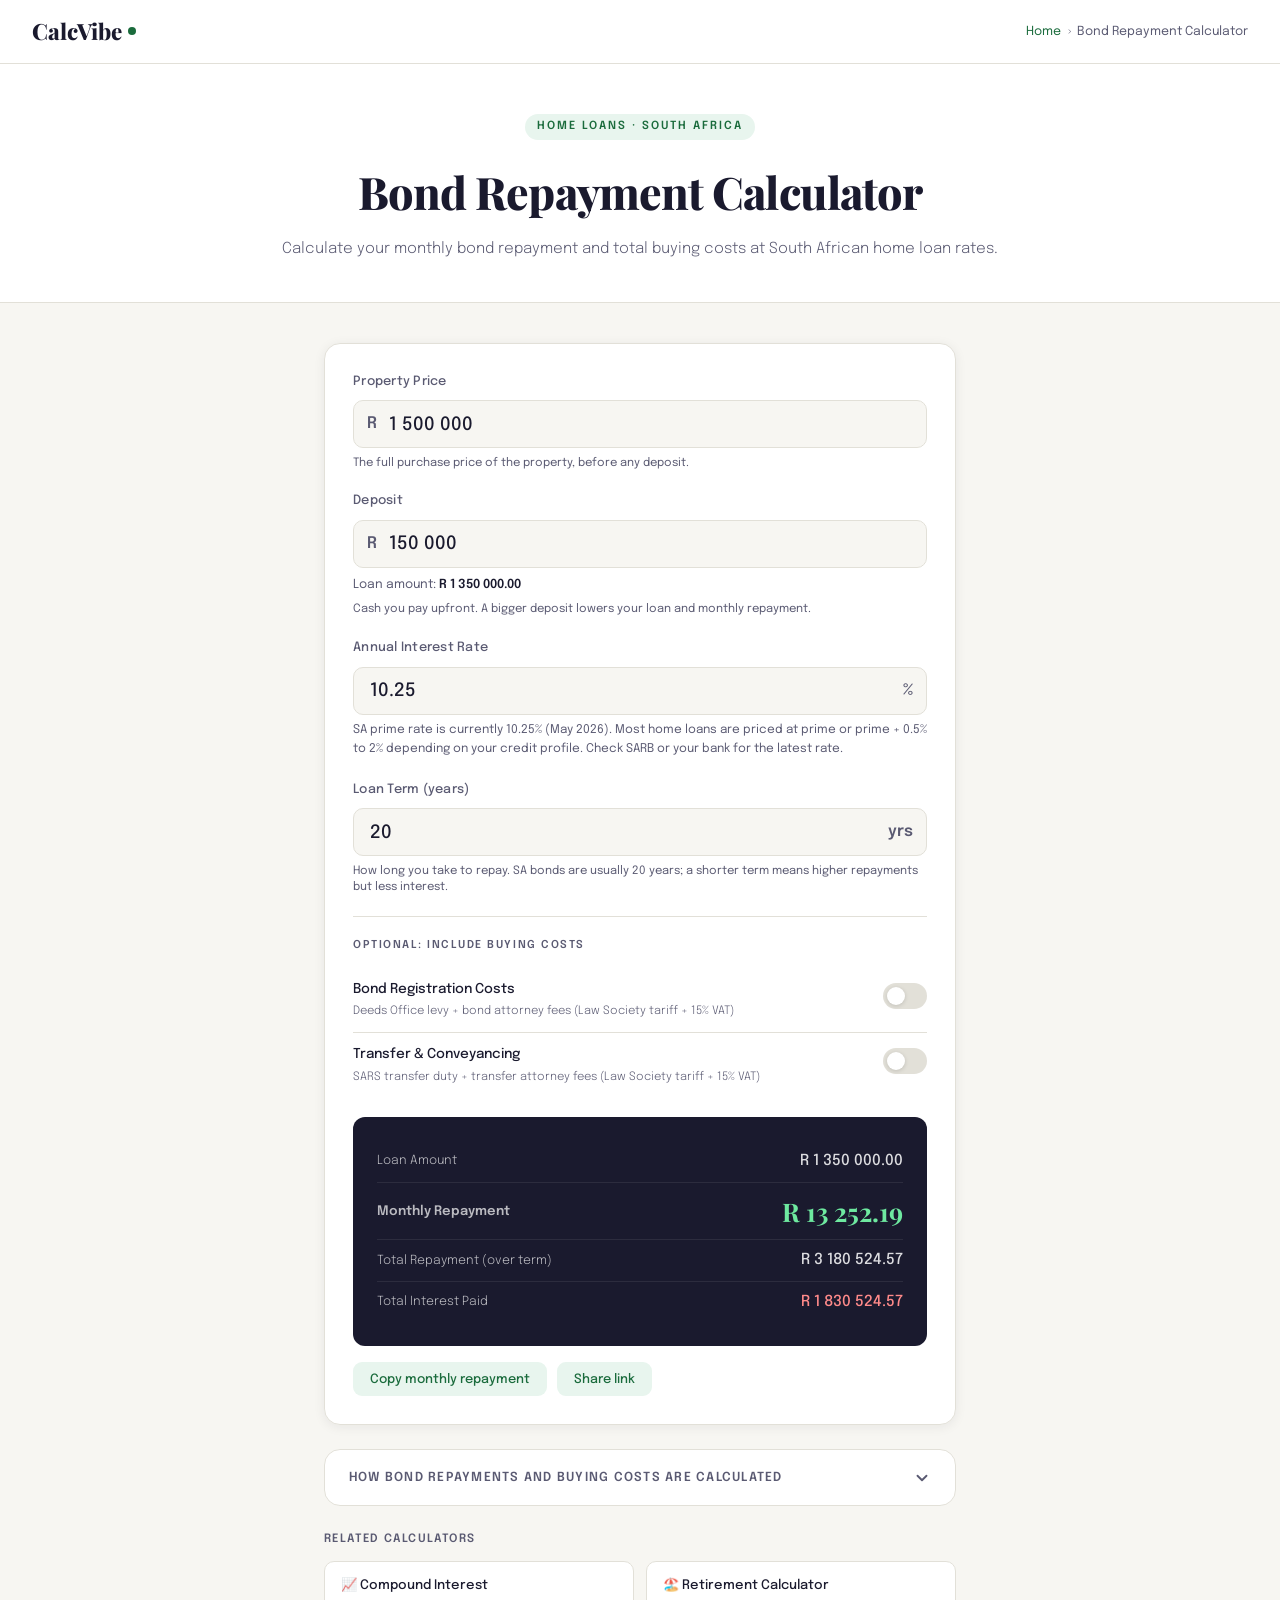
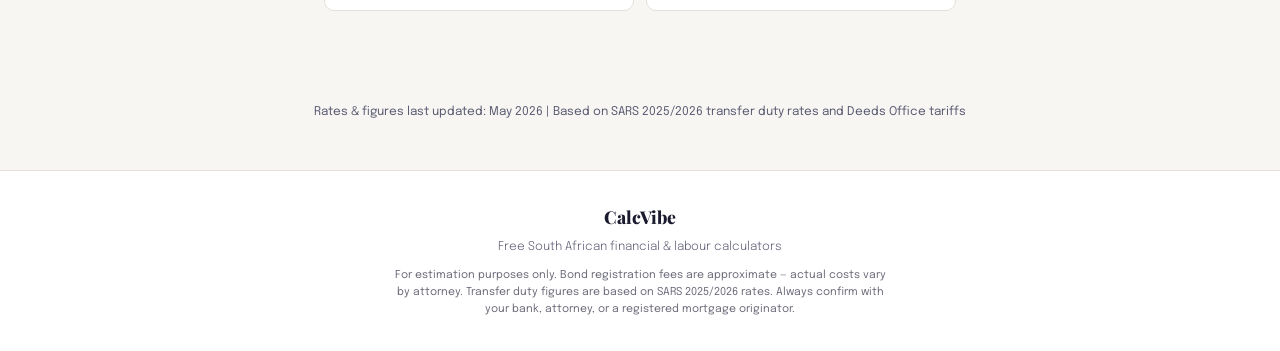
==== commit b9c52489: "Migrate bond calculator; add checkbox support to share URLs Bond calculator gets the accessible shar" ====
--- a/bond-repayment-calculator.html
+++ b/bond-repayment-calculator.html
@@ -536,8 +536,11 @@
     nav { padding: 0 1rem; }
   }
 </style>
+<link rel="stylesheet" href="/calcvibe.css">
 </head>
 <body>
+
+<a href="#main" class="skip-link">Skip to calculator</a>
 
 <nav>
   <a href="/index.html" class="logo">CalcVibe<span class="logo-dot"></span></a>
@@ -554,7 +557,7 @@
   <p class="page-sub">Calculate your monthly bond repayment and total buying costs at South African home loan rates.</p>
 </div>
 
-<main>
+<main id="main">
   <div class="calc-card">
     <div class="calc-body">
 
@@ -562,40 +565,37 @@
         <label for="propertyPrice">Property Price</label>
         <div class="input-wrap">
           <span class="input-prefix">R</span>
-          <input type="text" inputmode="numeric" id="propertyPrice" value="1 500 000"
-            onfocus="this.value=String(parseVal(this.value)||'')"
-            onblur="this.value=fmtVal(parseVal(this.value));calculate()"
-            oninput="calculate()">
-        </div>
+          <input type="text" class="js-money" id="propertyPrice" value="1 500 000" data-share aria-describedby="propertyPrice-help">
+        </div>
+        <span class="input-help" id="propertyPrice-help">The full purchase price of the property, before any deposit.</span>
       </div>
 
       <div class="field">
         <label for="deposit">Deposit</label>
         <div class="input-wrap">
           <span class="input-prefix">R</span>
-          <input type="text" inputmode="numeric" id="deposit" value="150 000"
-            onfocus="this.value=String(parseVal(this.value)||'')"
-            onblur="this.value=fmtVal(parseVal(this.value));calculate()"
-            oninput="calculate()">
+          <input type="text" class="js-money" id="deposit" value="150 000" data-share aria-describedby="deposit-help">
         </div>
         <div class="loan-amount-hint">Loan amount: <strong id="loanAmountHint">—</strong></div>
+        <span class="input-help" id="deposit-help">Cash you pay upfront. A bigger deposit lowers your loan and monthly repayment.</span>
       </div>
 
       <div class="field">
         <label for="interestRate">Annual Interest Rate</label>
         <div class="input-wrap">
-          <input type="number" id="interestRate" class="no-prefix" value="10.25" min="0" max="40" step="0.25" oninput="calculate()">
+          <input type="number" id="interestRate" class="no-prefix" value="10.25" min="0" max="40" step="0.25" data-share oninput="calculate()" aria-describedby="interestRate-help">
           <span class="input-suffix">%</span>
         </div>
-        <div class="field-hint">SA prime rate is currently 10.25% (May 2026). Most home loans are priced at prime or prime&nbsp;+&nbsp;0.5% to 2% depending on your credit profile. Check SARB or your bank for the latest rate.</div>
+        <div class="field-hint" id="interestRate-help">SA prime rate is currently 10.25% (May 2026). Most home loans are priced at prime or prime&nbsp;+&nbsp;0.5% to 2% depending on your credit profile. Check SARB or your bank for the latest rate.</div>
       </div>
 
       <div class="field">
         <label for="loanTerm">Loan Term (years)</label>
         <div class="input-wrap">
-          <input type="number" id="loanTerm" class="no-prefix" value="20" min="1" max="30" step="1" oninput="calculate()">
+          <input type="number" id="loanTerm" class="no-prefix" value="20" min="1" max="30" step="1" data-share oninput="calculate()" aria-describedby="loanTerm-help">
           <span class="input-suffix">yrs</span>
         </div>
+        <span class="input-help" id="loanTerm-help">How long you take to repay. SA bonds are usually 20 years; a shorter term means higher repayments but less interest.</span>
       </div>
 
       <!-- Optional cost toggles -->
@@ -608,7 +608,7 @@
             <span class="option-note">Deeds Office levy + bond attorney fees (Law Society tariff + 15% VAT)</span>
           </div>
           <label class="toggle-wrap">
-            <input type="checkbox" id="toggleBondReg" onchange="calculate()">
+            <input type="checkbox" id="toggleBondReg" data-share onchange="calculate()">
             <span class="toggle-track"></span>
           </label>
         </div>
@@ -619,14 +619,14 @@
             <span class="option-note">SARS transfer duty + transfer attorney fees (Law Society tariff + 15% VAT)</span>
           </div>
           <label class="toggle-wrap">
-            <input type="checkbox" id="toggleTransfer" onchange="calculate()">
+            <input type="checkbox" id="toggleTransfer" data-share onchange="calculate()">
             <span class="toggle-track"></span>
           </label>
         </div>
       </div>
 
       <!-- Results -->
-      <div class="results">
+      <div class="results" aria-live="polite" aria-atomic="true">
         <div class="result-row">
           <span class="result-label">Loan Amount</span>
           <span class="result-value" id="resLoanAmount">—</span>
@@ -682,6 +682,11 @@
           <span class="result-label">Total Upfront Costs</span>
           <span class="result-value deduct" id="resUpfrontTotal">—</span>
         </div>
+      </div>
+
+      <div class="result-actions">
+        <button type="button" class="btn-action" onclick="CalcVibe.copyResult('resMonthly', this)">Copy monthly repayment</button>
+        <button type="button" class="btn-action" onclick="CalcVibe.copyShareLink(this)">Share link</button>
       </div>
 
     </div>
@@ -731,6 +736,7 @@
   <div class="footer-disclaimer">For estimation purposes only. Bond registration fees are approximate — actual costs vary by attorney. Transfer duty figures are based on SARS 2025/2026 rates. Always confirm with your bank, attorney, or a registered mortgage originator.</div>
 </footer>
 
+<script src="/calcvibe.js"></script>
 <script>
   function fmtVal(n) {
     const num = Math.round(parseFloat(n) || 0);
@@ -843,11 +849,8 @@
     }
   }
 
+  fmt = function (n) { return CalcVibe.fmtR(n); };
   calculate();
-
-  function toggleAccordion(id) {
-    document.getElementById(id).classList.toggle('open');
-  }
 </script>
 </body>
 </html>
--- a/calcvibe.css
+++ b/calcvibe.css
@@ -0,0 +1,70 @@
+/* CalcVibe shared styles — new shared components + global accessibility fixes.
+   Loaded after each page's inline <style> so these rules win on equal specificity.
+   Uses the --accent / --ink-light / --accent-light variables each page defines. */
+
+/* ---- Skip link (keyboard users jump past the nav to the calculator) ---- */
+.skip-link {
+  position: absolute;
+  left: -9999px;
+  top: 0;
+  z-index: 1000;
+  background: var(--accent);
+  color: #fff;
+  padding: 0.6rem 1rem;
+  border-radius: 0 0 8px 0;
+  font-size: 0.85rem;
+  font-weight: 600;
+  text-decoration: none;
+}
+.skip-link:focus { left: 0; }
+
+/* ---- Visible focus for keyboard navigation ---- */
+a:focus-visible,
+button:focus-visible,
+select:focus-visible,
+input:focus-visible,
+.mode-btn:focus-visible,
+.accordion-header:focus-visible {
+  outline: 3px solid rgba(26, 107, 60, 0.45);
+  outline-offset: 2px;
+}
+
+/* ---- Persistent helper text under inputs (RULES.md: tooltips on every field) ---- */
+.input-help {
+  display: block;
+  font-size: 0.72rem;
+  line-height: 1.45;
+  font-weight: 400;
+  color: var(--ink-light);
+  margin-top: 0.4rem;
+}
+
+/* ---- Copy / share actions below results ---- */
+.result-actions {
+  display: flex;
+  gap: 0.6rem;
+  flex-wrap: wrap;
+  margin-top: 1rem;
+}
+.btn-action {
+  font-family: 'Epilogue', sans-serif;
+  font-size: 0.8rem;
+  font-weight: 500;
+  color: var(--accent);
+  background: var(--accent-light);
+  border: 1.5px solid transparent;
+  border-radius: 9px;
+  padding: 0.6rem 1rem;
+  cursor: pointer;
+  display: inline-flex;
+  align-items: center;
+  gap: 0.4rem;
+  transition: background 0.15s, border-color 0.15s, color 0.15s;
+}
+.btn-action:hover { border-color: var(--accent); }
+.btn-action.is-copied { background: var(--accent); color: #fff; }
+
+/* ---- Contrast fixes (previously failed WCAG AA) ---- */
+.footer-disclaimer { color: #6b6b7a; }
+.result-label { color: rgba(255, 255, 255, 0.72); }
+.about-text { color: rgba(255, 255, 255, 0.7); }
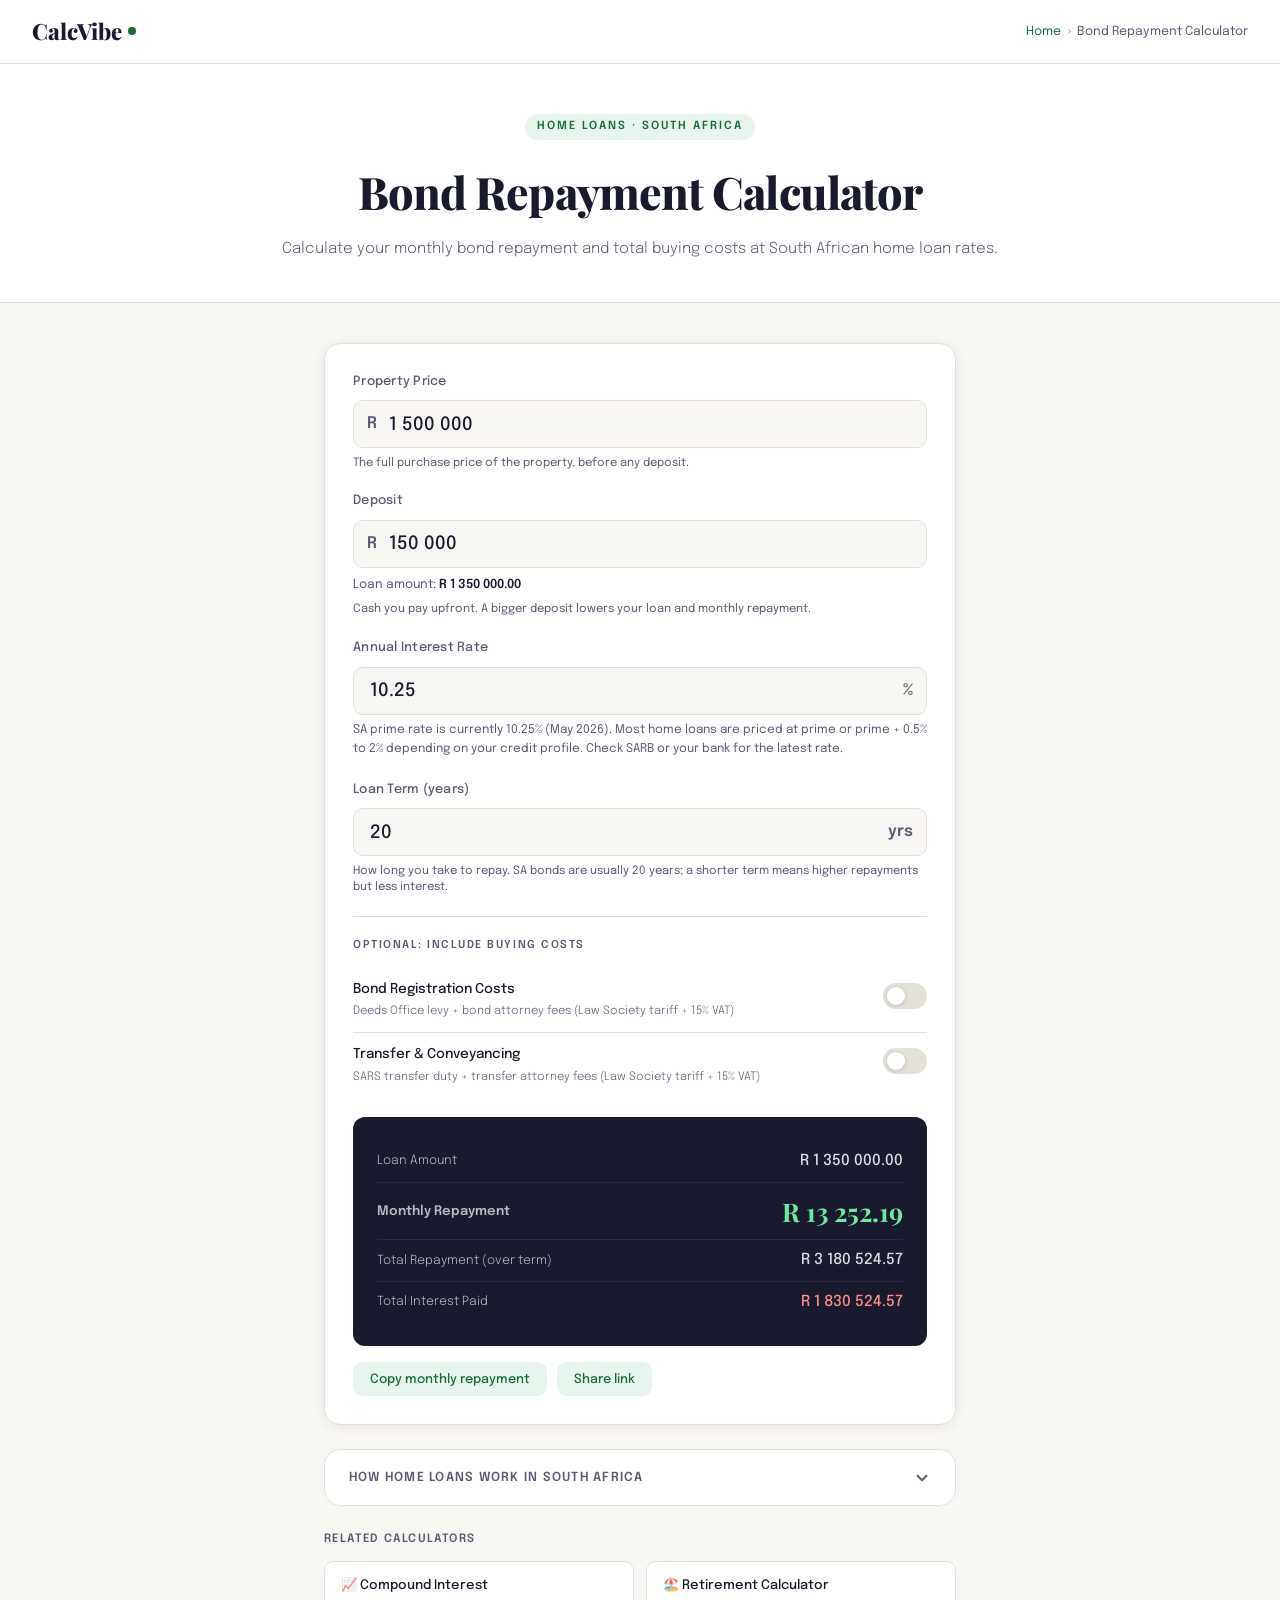
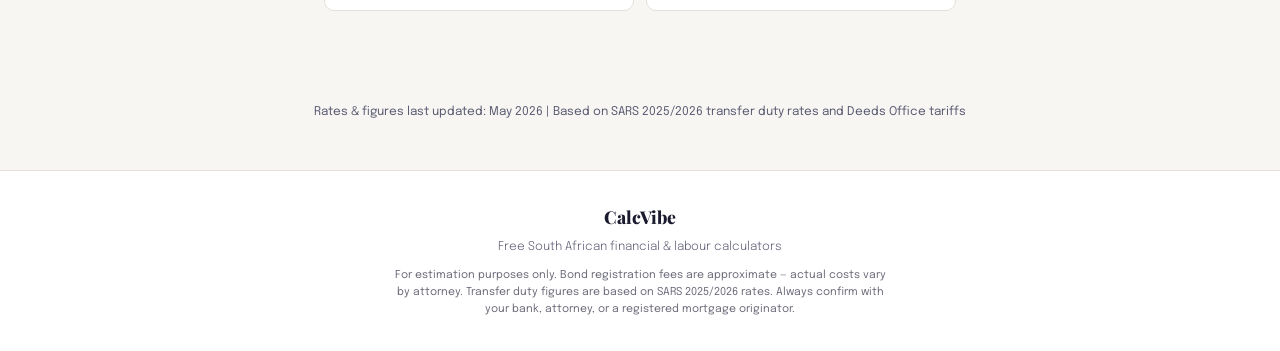
==== commit 8209d76d: "Add collapsible Learn More accordions to all 13 calculators Every calculator page now has a 'HOW [CA" ====
--- a/bond-repayment-calculator.html
+++ b/bond-repayment-calculator.html
@@ -3,6 +3,7 @@
 <head>
 <meta charset="UTF-8">
 <meta name="viewport" content="width=device-width, initial-scale=1.0">
+<link rel="icon" type="image/svg+xml" href="/favicon.svg">
 <title>Bond Repayment Calculator South Africa | CalcVibe</title>
 <meta name="description" content="Calculate your monthly bond repayment in South Africa. Enter property price, deposit, interest rate and term to see your monthly payment instantly.">
 <meta name="google-site-verification" content="ITemKsIPzdlNXNDdivHryQ_udybfx9siLruXTNzNjY8" />
@@ -694,7 +695,7 @@
 
   <div class="accordion" id="accLearn">
     <div class="accordion-header" onclick="toggleAccordion('accLearn')">
-      <span class="accordion-title">How Bond Repayments and Buying Costs Are Calculated</span>
+      <span class="accordion-title">How Home Loans Work in South Africa</span>
       <svg class="accordion-chevron" viewBox="0 0 24 24" fill="none" stroke="currentColor" stroke-width="2.5" stroke-linecap="round" stroke-linejoin="round"><polyline points="6 9 12 15 18 9"/></svg>
     </div>
     <div class="accordion-body">
@@ -712,6 +713,8 @@
         <p><strong>Bond registration costs</strong> are split into two components. The <em>Deeds Office Levy</em> is the official government registration charge calculated on the Deeds Office 2025/2026 tariff scale. The <em>Bond Attorney Fees</em> are the conveyancing attorney's prescribed tariff fee (Law Society scale), plus 15% VAT. Both are applied to the loan amount.</p>
 
         <p><strong>Transfer and conveyancing costs</strong> are also two components. <em>Transfer Duty</em> is the SARS government tax on the property purchase price — properties up to R1,100,000 are exempt and rates from 3% to 13% apply above that. <em>Transfer Attorney Fees</em> are the conveyancing attorney's prescribed fee for registering the transfer (Law Society scale), plus 15% VAT.</p>
+
+        <p><strong>Impact of extra payments:</strong> Because SA home loans are amortised, making additional payments directly reduces your outstanding principal. This has a compounding benefit — less principal means less interest charged each month, which means more of every future payment goes toward capital. Even a modest extra payment of R1,000 per month on a R1.5m bond at 11.5% can save over R400,000 in interest and shorten the loan by more than 5 years. Contact your bank to ensure extra payments are applied to the capital balance.</p>
       </div>
     </div>
   </div>
--- a/calcvibe.css
+++ b/calcvibe.css
@@ -27,6 +27,16 @@
 .accordion-header:focus-visible {
   outline: 3px solid rgba(26, 107, 60, 0.45);
   outline-offset: 2px;
+}
+
+/* ---- SEO intro paragraph below page heading ---- */
+.calc-intro {
+  max-width: 600px;
+  margin: 1rem auto 0;
+  color: var(--ink-light);
+  font-size: 0.9rem;
+  line-height: 1.7;
+  font-weight: 400;
 }
 
 /* ---- Persistent helper text under inputs (RULES.md: tooltips on every field) ---- */
@@ -68,3 +78,21 @@
 .footer-disclaimer { color: #6b6b7a; }
 .result-label { color: rgba(255, 255, 255, 0.72); }
 .about-text { color: rgba(255, 255, 255, 0.7); }
+
+/* ---- Tooltips / info popups (RULES.md > UI Components) ----
+   Info popups must clear all surrounding content and never be clipped by the
+   card/panel they sit in. z-index alone is not enough: the real cause is
+   overflow:hidden on the surrounding cards, which clips a popup that extends
+   beyond the card edge. So we (a) raise the popup above everything and
+   (b) stop the containing cards/accordions clipping an open popup. */
+.tip-box,
+.res-tip-box,
+.chart-tooltip { z-index: 9999; }
+
+/* Panels that hold info popups must not clip them. */
+.results-card { overflow: visible; }
+
+/* Accordions keep overflow:hidden while collapsed (so they can animate closed),
+   but must reveal popups once open. */
+.accordion.open,
+.accordion.open .accordion-body { overflow: visible; }
